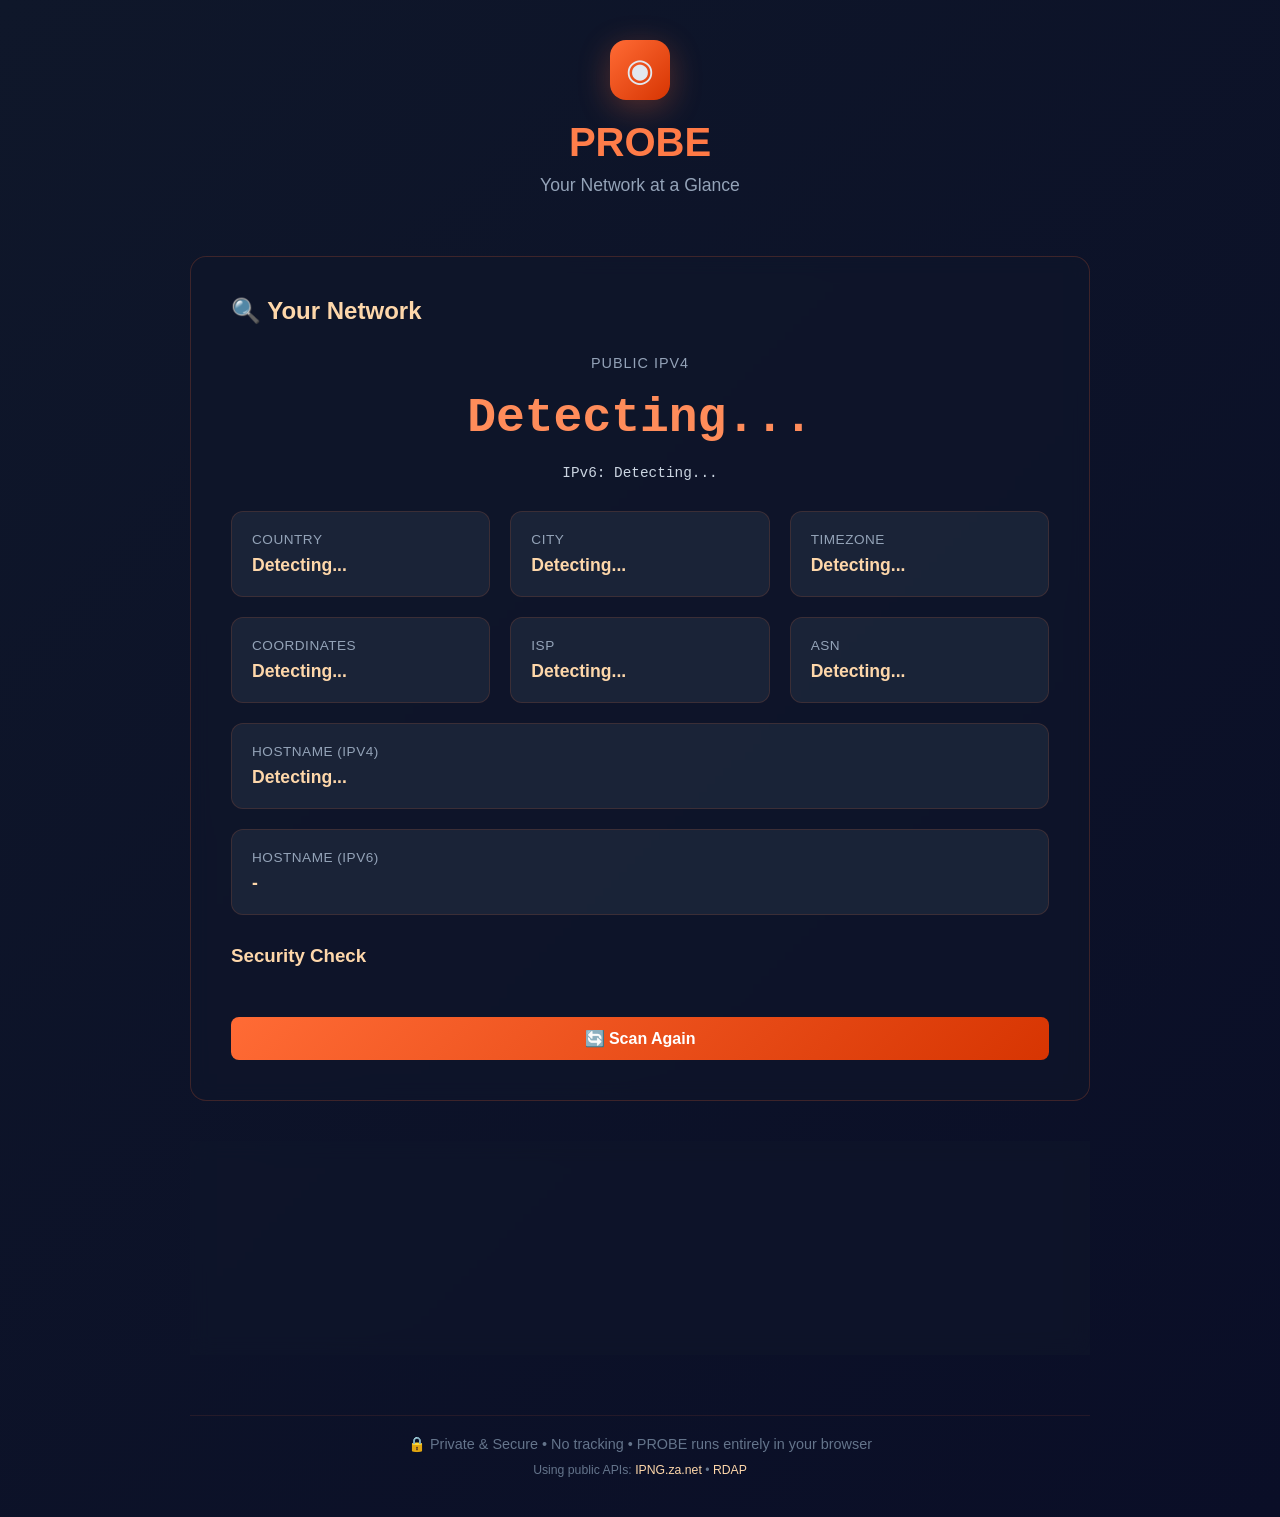
==== docs/index.html @ 5aa14620 "Update index.html" ====
<!DOCTYPE html>
<html lang="en">
<head>
    <meta charset="UTF-8">
    <meta name="viewport" content="width=device-width, initial-scale=1.0">
    <title>PROBE - IP Scanner</title>
    <style>
        * {
            margin: 0;
            padding: 0;
            box-sizing: border-box;
        }

        body {
            font-family: -apple-system, BlinkMacSystemFont, 'Segoe UI', sans-serif;
            background: linear-gradient(135deg, #0f172a 0%, #0a0e27 100%);
            color: #e2e8f0;
            min-height: 100vh;
            padding: 40px 20px;
        }

        .container {
            max-width: 900px;
            margin: 0 auto;
        }

        header {
            text-align: center;
            margin-bottom: 60px;
        }

        .logo {
            width: 60px;
            height: 60px;
            background: linear-gradient(135deg, #ff6b35 0%, #d73502 100%);
            border-radius: 16px;
            display: flex;
            align-items: center;
            justify-content: center;
            font-size: 32px;
            margin: 0 auto 20px;
            box-shadow: 0 8px 32px rgba(255, 107, 53, 0.3);
        }

        h1 {
            font-size: 2.5em;
            margin-bottom: 10px;
            background: linear-gradient(135deg, #ff8c5a 0%, #ff6b35 100%);
            -webkit-background-clip: text;
            -webkit-text-fill-color: transparent;
            background-clip: text;
        }

        .subtitle {
            color: #94a3b8;
            font-size: 1.1em;
        }

        /* Scanner Section */
        .section {
            background: rgba(15, 23, 42, 0.6);
            border: 1px solid rgba(255, 107, 53, 0.2);
            border-radius: 16px;
            padding: 40px;
            margin-bottom: 40px;
            backdrop-filter: blur(10px);
        }

        .section h2 {
            font-size: 1.5em;
            color: #fed7aa;
            margin-bottom: 30px;
            display: flex;
            align-items: center;
            gap: 10px;
        }

        .ip-display {
            text-align: center;
            margin: 30px 0;
        }

        .ip-label {
            color: #94a3b8;
            font-size: 0.9em;
            text-transform: uppercase;
            letter-spacing: 1px;
            margin-bottom: 10px;
        }

        .ip-address {
            font-size: 3em;
            font-weight: bold;
            font-family: 'Courier New', monospace;
            color: #ff8c5a;
            margin: 20px 0;
            word-break: break-all;
        }

        .ip-ipv6 {
            font-size: 0.9em;
            color: #cbd5e1;
            font-family: 'Courier New', monospace;
            word-break: break-all;
        }

        /* Info Grid */
        .info-grid {
            display: grid;
            grid-template-columns: repeat(auto-fit, minmax(200px, 1fr));
            gap: 20px;
            margin-top: 30px;
        }

        .info-card {
            background: rgba(30, 41, 59, 0.8);
            border: 1px solid rgba(255, 107, 53, 0.15);
            border-radius: 12px;
            padding: 20px;
            transition: all 0.3s ease;
        }

        .info-card.full-width {
            grid-column: 1 / -1;
        }

        .info-card:hover {
            background: rgba(30, 41, 59, 1);
            border-color: rgba(255, 107, 53, 0.3);
            transform: translateY(-2px);
        }

        .info-card-label {
            color: #94a3b8;
            font-size: 0.85em;
            text-transform: uppercase;
            letter-spacing: 0.5px;
            margin-bottom: 8px;
        }

        .info-card-value {
            color: #fed7aa;
            font-size: 1.1em;
            font-weight: 600;
            word-break: break-word;
        }

        /* Security Badges */
        .security-badges {
            display: flex;
            flex-wrap: wrap;
            gap: 12px;
            margin-top: 20px;
        }

        .badge {
            display: inline-flex;
            align-items: center;
            gap: 8px;
            padding: 8px 16px;
            border-radius: 8px;
            font-size: 0.85em;
            font-weight: 600;
        }

        .badge.safe {
            background: rgba(34, 197, 94, 0.2);
            color: #86efac;
            border: 1px solid rgba(34, 197, 94, 0.3);
        }

        .badge.warning {
            background: rgba(239, 68, 68, 0.2);
            color: #fca5a5;
            border: 1px solid rgba(239, 68, 68, 0.3);
        }

        /* WHOIS Section */
        .whois-search {
            display: flex;
            gap: 10px;
            margin-bottom: 30px;
        }

        input {
            flex: 1;
            padding: 12px 16px;
            background: rgba(30, 41, 59, 0.8);
            border: 1px solid rgba(255, 107, 53, 0.2);
            border-radius: 8px;
            color: #e2e8f0;
            font-size: 1em;
            transition: all 0.3s ease;
        }

        input:focus {
            outline: none;
            border-color: rgba(255, 107, 53, 0.5);
            background: rgba(30, 41, 59, 1);
        }

        button {
            padding: 12px 24px;
            background: linear-gradient(135deg, #ff6b35 0%, #d73502 100%);
            color: white;
            border: none;
            border-radius: 8px;
            font-weight: 600;
            cursor: pointer;
            transition: all 0.3s ease;
            font-size: 1em;
        }

        button:hover {
            transform: translateY(-2px);
            box-shadow: 0 8px 16px rgba(255, 107, 53, 0.3);
        }

        button:active {
            transform: translateY(0);
        }

        /* RDAP Results */
        .rdap-result {
            background: rgba(30, 41, 59, 0.8);
            border: 1px solid rgba(255, 107, 53, 0.2);
            border-radius: 12px;
            padding: 20px;
            margin-top: 20px;
            max-height: 600px;
            overflow-y: auto;
        }

        .rdap-section {
            margin-bottom: 20px;
            padding-bottom: 20px;
            border-bottom: 1px solid rgba(255, 107, 53, 0.1);
        }

        .rdap-section:last-child {
            border-bottom: none;
            margin-bottom: 0;
            padding-bottom: 0;
        }

        .rdap-section h3 {
            color: #ff8c5a;
            font-size: 1.1em;
            margin-bottom: 12px;
        }

        .rdap-field {
            margin-bottom: 10px;
            display: flex;
            flex-direction: column;
            gap: 4px;
        }

        .rdap-field-label {
            color: #94a3b8;
            font-size: 0.85em;
            text-transform: uppercase;
            letter-spacing: 0.5px;
        }

        .rdap-field-value {
            color: #cbd5e1;
            word-break: break-word;
            font-family: 'Courier New', monospace;
            font-size: 0.9em;
        }

        .rdap-list {
            list-style: none;
            padding-left: 0;
        }

        .rdap-list li {
            color: #cbd5e1;
            padding: 6px 0;
            padding-left: 20px;
            position: relative;
        }

        .rdap-list li:before {
            content: '•';
            position: absolute;
            left: 0;
            color: #ff8c5a;
        }

        /* Loading */
        .loading {
            text-align: center;
            padding: 20px;
            color: #94a3b8;
        }

        .spinner {
            width: 30px;
            height: 30px;
            border: 3px solid rgba(255, 107, 53, 0.2);
            border-top-color: #ff6b35;
            border-radius: 50%;
            animation: spin 1s linear infinite;
            margin: 0 auto 10px;
        }

        @keyframes spin {
            to { transform: rotate(360deg); }
        }

        .hidden {
            display: none;
        }

        /* Error */
        .error {
            background: rgba(239, 68, 68, 0.1);
            border: 1px solid rgba(239, 68, 68, 0.3);
            color: #fca5a5;
            padding: 16px;
            border-radius: 8px;
            margin-top: 20px;
        }

        footer {
            text-align: center;
            margin-top: 60px;
            padding-top: 20px;
            border-top: 1px solid rgba(255, 107, 53, 0.1);
            color: #64748b;
            font-size: 0.9em;
        }

        footer a {
            color: #fed7aa;
            text-decoration: none;
        }

        footer a:hover {
            text-decoration: underline;
        }
    </style>
</head>
<body>
    <div class="container">
        <!-- Header -->
        <header>
            <div class="logo">◉</div>
            <h1>PROBE</h1>
            <p class="subtitle">Your Network at a Glance</p>
        </header>

        <!-- Scanner Section -->
        <section class="section">
            <h2>🔍 Your Network</h2>
            
            <div class="ip-display">
                <div class="ip-label">Public IPv4</div>
                <div class="ip-address" id="ipv4">Detecting...</div>
                <div class="ip-ipv6" id="ipv6">IPv6: Detecting...</div>
            </div>

            <div class="info-grid">
                <div class="info-card">
                    <div class="info-card-label">Country</div>
                    <div class="info-card-value" id="country">Detecting...</div>
                </div>
                <div class="info-card">
                    <div class="info-card-label">City</div>
                    <div class="info-card-value" id="city">Detecting...</div>
                </div>
                <div class="info-card">
                    <div class="info-card-label">Timezone</div>
                    <div class="info-card-value" id="timezone">Detecting...</div>
                </div>
                <div class="info-card">
                    <div class="info-card-label">Coordinates</div>
                    <div class="info-card-value" id="coords">Detecting...</div>
                </div>
                <div class="info-card">
                    <div class="info-card-label">ISP</div>
                    <div class="info-card-value" id="isp">Detecting...</div>
                </div>
                <div class="info-card">
                    <div class="info-card-label">ASN</div>
                    <div class="info-card-value" id="asn">Detecting...</div>
                </div>
                <div class="info-card full-width">
                    <div class="info-card-label">Hostname (IPv4)</div>
                    <div class="info-card-value" id="hostname">Detecting...</div>
                </div>
                <div class="info-card full-width">
                    <div class="info-card-label">Hostname (IPv6)</div>
                    <div class="info-card-value" id="hostname-ipv6">-</div>
                </div>
            </div>

            <div>
                <h3 style="color: #fed7aa; margin-top: 30px; margin-bottom: 15px;">Security Check</h3>
                <div class="security-badges" id="security-badges"></div>
            </div>

            <button onclick="scanner.refresh()" style="margin-top: 30px; width: 100%;">🔄 Scan Again</button>
        </section>

        <!-- WHOIS Section -->
        <section class="section">
            <h2>🔎 WHOIS Lookup</h2>
            
            <div class="whois-search">
                <input type="text" id="whois-input" placeholder="Enter IP address or domain..." />
                <button onclick="whois.search()">Search</button>
            </div>

            <div id="whois-result" class="hidden"></div>
            <div id="whois-error" class="error hidden"></div>
        </section>

        <!-- Footer -->
        <footer>
            <p>🔒 Private & Secure • No tracking • PROBE runs entirely in your browser</p>
            <p style="margin-top: 10px; font-size: 0.85em;">Using public APIs: <a href="https://www.ipng.za.net">IPNG.za.net</a> • <a href="https://rdap.org">RDAP</a></p>
        </footer>
    </div>

    <script src="js/app.js"></script>
</body>
</html>
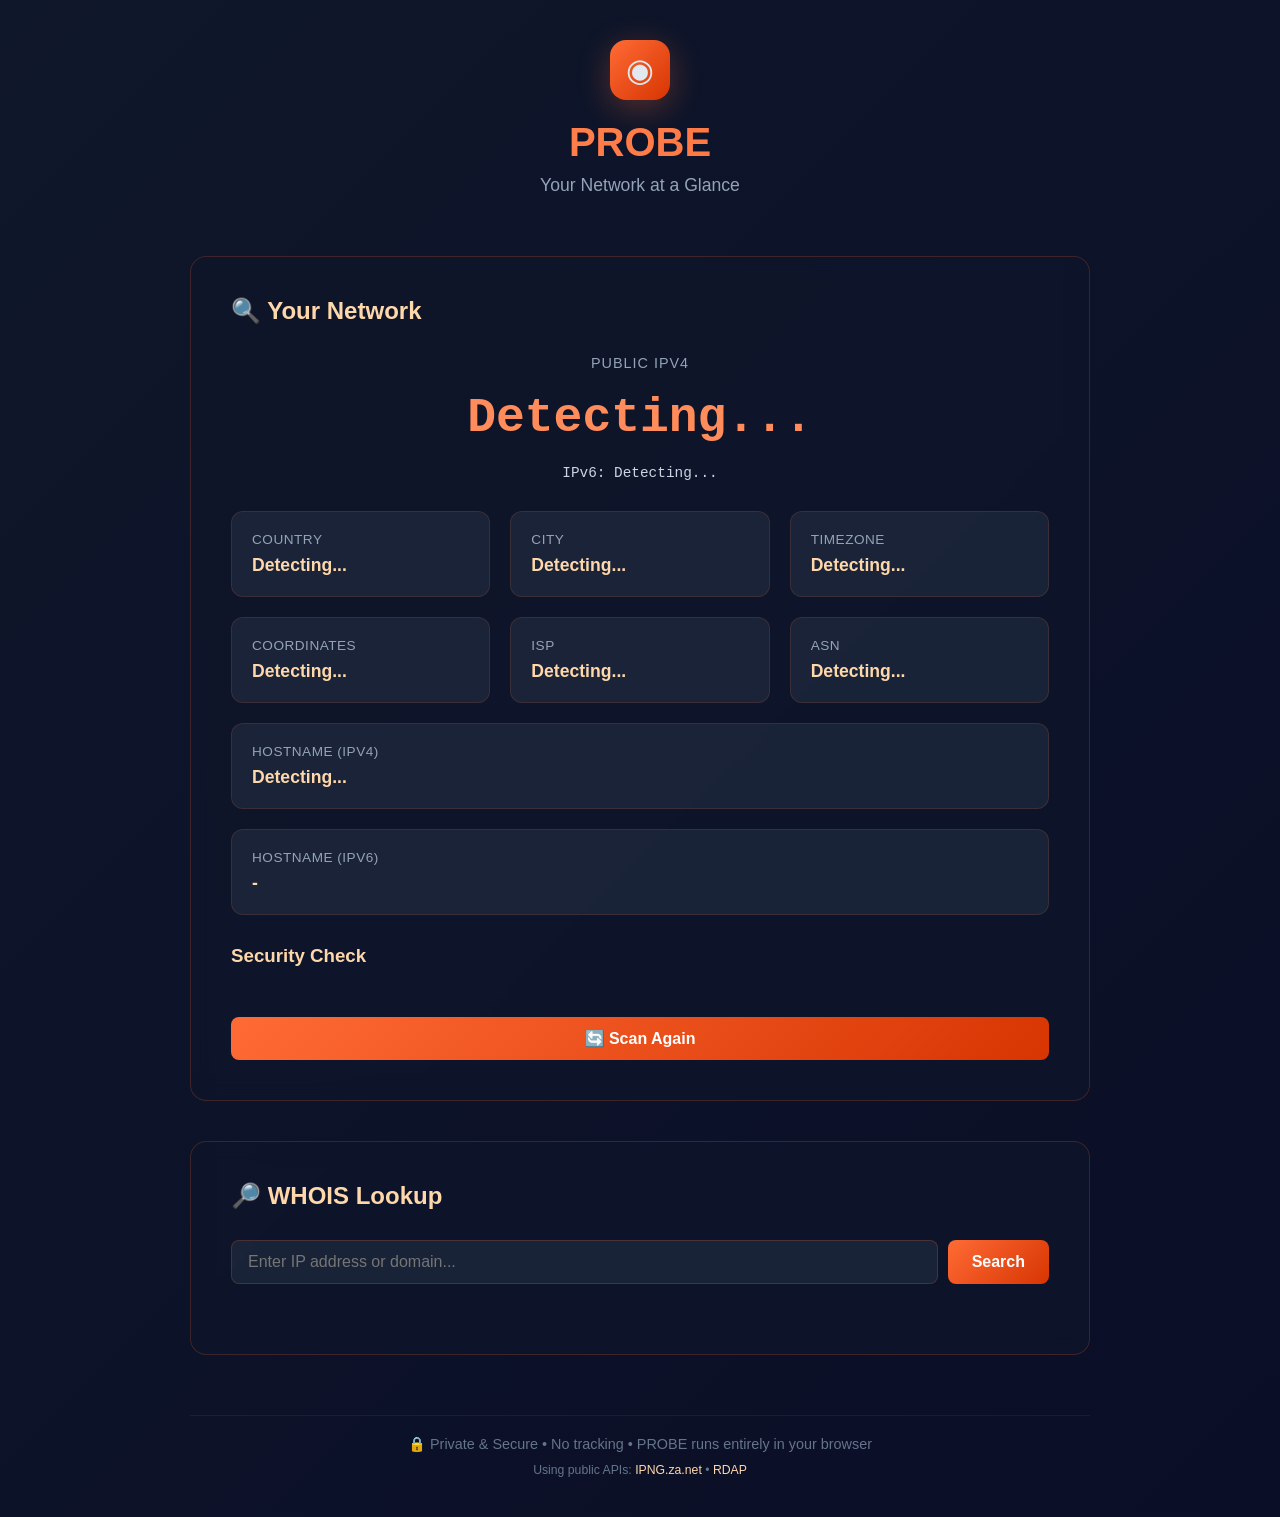
==== commit 810369a1: "Add favicon link to index.html" ====
--- a/docs/index.html
+++ b/docs/index.html
@@ -1,6 +1,7 @@
 <!DOCTYPE html>
 <html lang="en">
 <head>
+    <link rel="icon" href="/favicon.svg" type="image/svg+xml">
     <meta charset="UTF-8">
     <meta name="viewport" content="width=device-width, initial-scale=1.0">
     <title>PROBE - IP Scanner</title>
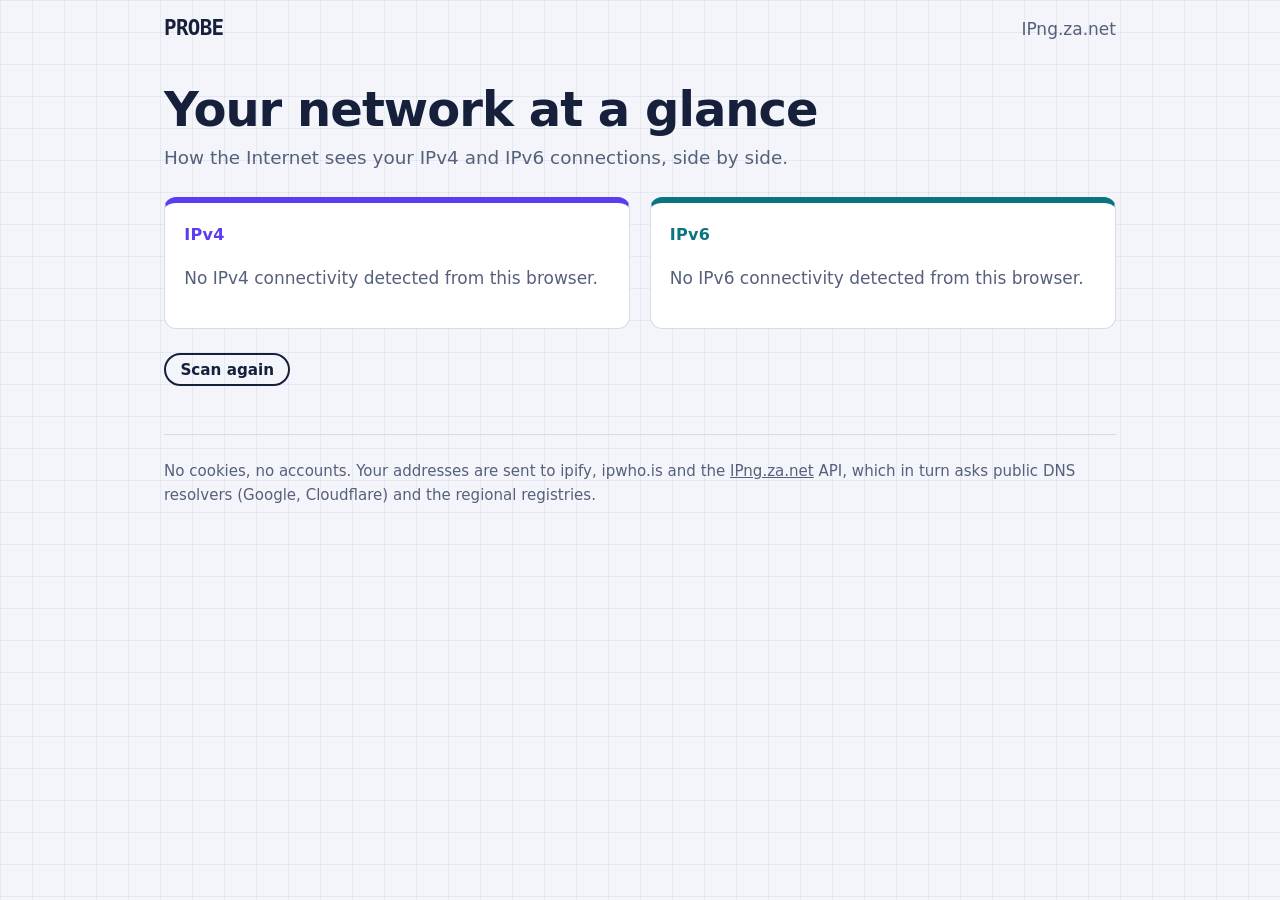
==== commit 224fabf3: "Refactor index.html layout and styles Updated the layout and styling of the index.html file, includi" ====
--- a/docs/index.html
+++ b/docs/index.html
@@ -1,431 +1,69 @@
 <!DOCTYPE html>
 <html lang="en">
 <head>
-    <link rel="icon" href="/favicon.svg" type="image/svg+xml">
-    <meta charset="UTF-8">
-    <meta name="viewport" content="width=device-width, initial-scale=1.0">
-    <title>PROBE - IP Scanner</title>
-    <style>
-        * {
-            margin: 0;
-            padding: 0;
-            box-sizing: border-box;
-        }
-
-        body {
-            font-family: -apple-system, BlinkMacSystemFont, 'Segoe UI', sans-serif;
-            background: linear-gradient(135deg, #0f172a 0%, #0a0e27 100%);
-            color: #e2e8f0;
-            min-height: 100vh;
-            padding: 40px 20px;
-        }
-
-        .container {
-            max-width: 900px;
-            margin: 0 auto;
-        }
-
-        header {
-            text-align: center;
-            margin-bottom: 60px;
-        }
-
-        .logo {
-            width: 60px;
-            height: 60px;
-            background: linear-gradient(135deg, #ff6b35 0%, #d73502 100%);
-            border-radius: 16px;
-            display: flex;
-            align-items: center;
-            justify-content: center;
-            font-size: 32px;
-            margin: 0 auto 20px;
-            box-shadow: 0 8px 32px rgba(255, 107, 53, 0.3);
-        }
-
-        h1 {
-            font-size: 2.5em;
-            margin-bottom: 10px;
-            background: linear-gradient(135deg, #ff8c5a 0%, #ff6b35 100%);
-            -webkit-background-clip: text;
-            -webkit-text-fill-color: transparent;
-            background-clip: text;
-        }
-
-        .subtitle {
-            color: #94a3b8;
-            font-size: 1.1em;
-        }
-
-        /* Scanner Section */
-        .section {
-            background: rgba(15, 23, 42, 0.6);
-            border: 1px solid rgba(255, 107, 53, 0.2);
-            border-radius: 16px;
-            padding: 40px;
-            margin-bottom: 40px;
-            backdrop-filter: blur(10px);
-        }
-
-        .section h2 {
-            font-size: 1.5em;
-            color: #fed7aa;
-            margin-bottom: 30px;
-            display: flex;
-            align-items: center;
-            gap: 10px;
-        }
-
-        .ip-display {
-            text-align: center;
-            margin: 30px 0;
-        }
-
-        .ip-label {
-            color: #94a3b8;
-            font-size: 0.9em;
-            text-transform: uppercase;
-            letter-spacing: 1px;
-            margin-bottom: 10px;
-        }
-
-        .ip-address {
-            font-size: 3em;
-            font-weight: bold;
-            font-family: 'Courier New', monospace;
-            color: #ff8c5a;
-            margin: 20px 0;
-            word-break: break-all;
-        }
-
-        .ip-ipv6 {
-            font-size: 0.9em;
-            color: #cbd5e1;
-            font-family: 'Courier New', monospace;
-            word-break: break-all;
-        }
-
-        /* Info Grid */
-        .info-grid {
-            display: grid;
-            grid-template-columns: repeat(auto-fit, minmax(200px, 1fr));
-            gap: 20px;
-            margin-top: 30px;
-        }
-
-        .info-card {
-            background: rgba(30, 41, 59, 0.8);
-            border: 1px solid rgba(255, 107, 53, 0.15);
-            border-radius: 12px;
-            padding: 20px;
-            transition: all 0.3s ease;
-        }
-
-        .info-card.full-width {
-            grid-column: 1 / -1;
-        }
-
-        .info-card:hover {
-            background: rgba(30, 41, 59, 1);
-            border-color: rgba(255, 107, 53, 0.3);
-            transform: translateY(-2px);
-        }
-
-        .info-card-label {
-            color: #94a3b8;
-            font-size: 0.85em;
-            text-transform: uppercase;
-            letter-spacing: 0.5px;
-            margin-bottom: 8px;
-        }
-
-        .info-card-value {
-            color: #fed7aa;
-            font-size: 1.1em;
-            font-weight: 600;
-            word-break: break-word;
-        }
-
-        /* Security Badges */
-        .security-badges {
-            display: flex;
-            flex-wrap: wrap;
-            gap: 12px;
-            margin-top: 20px;
-        }
-
-        .badge {
-            display: inline-flex;
-            align-items: center;
-            gap: 8px;
-            padding: 8px 16px;
-            border-radius: 8px;
-            font-size: 0.85em;
-            font-weight: 600;
-        }
-
-        .badge.safe {
-            background: rgba(34, 197, 94, 0.2);
-            color: #86efac;
-            border: 1px solid rgba(34, 197, 94, 0.3);
-        }
-
-        .badge.warning {
-            background: rgba(239, 68, 68, 0.2);
-            color: #fca5a5;
-            border: 1px solid rgba(239, 68, 68, 0.3);
-        }
-
-        /* WHOIS Section */
-        .whois-search {
-            display: flex;
-            gap: 10px;
-            margin-bottom: 30px;
-        }
-
-        input {
-            flex: 1;
-            padding: 12px 16px;
-            background: rgba(30, 41, 59, 0.8);
-            border: 1px solid rgba(255, 107, 53, 0.2);
-            border-radius: 8px;
-            color: #e2e8f0;
-            font-size: 1em;
-            transition: all 0.3s ease;
-        }
-
-        input:focus {
-            outline: none;
-            border-color: rgba(255, 107, 53, 0.5);
-            background: rgba(30, 41, 59, 1);
-        }
-
-        button {
-            padding: 12px 24px;
-            background: linear-gradient(135deg, #ff6b35 0%, #d73502 100%);
-            color: white;
-            border: none;
-            border-radius: 8px;
-            font-weight: 600;
-            cursor: pointer;
-            transition: all 0.3s ease;
-            font-size: 1em;
-        }
-
-        button:hover {
-            transform: translateY(-2px);
-            box-shadow: 0 8px 16px rgba(255, 107, 53, 0.3);
-        }
-
-        button:active {
-            transform: translateY(0);
-        }
-
-        /* RDAP Results */
-        .rdap-result {
-            background: rgba(30, 41, 59, 0.8);
-            border: 1px solid rgba(255, 107, 53, 0.2);
-            border-radius: 12px;
-            padding: 20px;
-            margin-top: 20px;
-            max-height: 600px;
-            overflow-y: auto;
-        }
-
-        .rdap-section {
-            margin-bottom: 20px;
-            padding-bottom: 20px;
-            border-bottom: 1px solid rgba(255, 107, 53, 0.1);
-        }
-
-        .rdap-section:last-child {
-            border-bottom: none;
-            margin-bottom: 0;
-            padding-bottom: 0;
-        }
-
-        .rdap-section h3 {
-            color: #ff8c5a;
-            font-size: 1.1em;
-            margin-bottom: 12px;
-        }
-
-        .rdap-field {
-            margin-bottom: 10px;
-            display: flex;
-            flex-direction: column;
-            gap: 4px;
-        }
-
-        .rdap-field-label {
-            color: #94a3b8;
-            font-size: 0.85em;
-            text-transform: uppercase;
-            letter-spacing: 0.5px;
-        }
-
-        .rdap-field-value {
-            color: #cbd5e1;
-            word-break: break-word;
-            font-family: 'Courier New', monospace;
-            font-size: 0.9em;
-        }
-
-        .rdap-list {
-            list-style: none;
-            padding-left: 0;
-        }
-
-        .rdap-list li {
-            color: #cbd5e1;
-            padding: 6px 0;
-            padding-left: 20px;
-            position: relative;
-        }
-
-        .rdap-list li:before {
-            content: '•';
-            position: absolute;
-            left: 0;
-            color: #ff8c5a;
-        }
-
-        /* Loading */
-        .loading {
-            text-align: center;
-            padding: 20px;
-            color: #94a3b8;
-        }
-
-        .spinner {
-            width: 30px;
-            height: 30px;
-            border: 3px solid rgba(255, 107, 53, 0.2);
-            border-top-color: #ff6b35;
-            border-radius: 50%;
-            animation: spin 1s linear infinite;
-            margin: 0 auto 10px;
-        }
-
-        @keyframes spin {
-            to { transform: rotate(360deg); }
-        }
-
-        .hidden {
-            display: none;
-        }
-
-        /* Error */
-        .error {
-            background: rgba(239, 68, 68, 0.1);
-            border: 1px solid rgba(239, 68, 68, 0.3);
-            color: #fca5a5;
-            padding: 16px;
-            border-radius: 8px;
-            margin-top: 20px;
-        }
-
-        footer {
-            text-align: center;
-            margin-top: 60px;
-            padding-top: 20px;
-            border-top: 1px solid rgba(255, 107, 53, 0.1);
-            color: #64748b;
-            font-size: 0.9em;
-        }
-
-        footer a {
-            color: #fed7aa;
-            text-decoration: none;
-        }
-
-        footer a:hover {
-            text-decoration: underline;
-        }
-    </style>
+<meta charset="utf-8">
+<meta name="viewport" content="width=device-width, initial-scale=1">
+<title>PROBE | Your network at a glance</title>
+<link rel="icon" href="favicon.svg" type="image/svg+xml">
+<style>
+:root{--bg:#f3f5fb;--panel:#fff;--ink:#16203a;--muted:#55607a;--line:#d5daea;--grid:rgba(22,32,58,.06);--v4:#5a3df0;--v6:#0a7580;--warn:#c4500b;--mono:ui-monospace,"SF Mono",Menlo,Consolas,monospace;--sans:system-ui,-apple-system,"Segoe UI",Roboto,Arial,sans-serif}
+@media(prefers-color-scheme:dark){:root{--bg:#10162a;--panel:#18213b;--ink:#e8ecf8;--muted:#a3aecb;--line:#2a3558;--grid:rgba(232,236,248,.05);--v4:#8b78ff;--v6:#3fc9d6;--warn:#ff9150}}
+*{box-sizing:border-box}
+body{margin:0;color:var(--ink);font:1.0625rem/1.6 var(--sans);background-color:var(--bg);background-image:linear-gradient(var(--grid) 1px,transparent 1px),linear-gradient(90deg,var(--grid) 1px,transparent 1px);background-size:32px 32px}
+a{color:inherit}
+:focus-visible{outline:3px solid var(--v4);outline-offset:3px}
+.wrap{max-width:62rem;margin:0 auto;padding:0 1.25rem}
+header{padding:1rem 0;display:flex;justify-content:space-between;align-items:baseline;flex-wrap:wrap;gap:.5rem}
+.logo{font:800 1.3rem var(--mono);letter-spacing:-.03em;text-decoration:none}
+header a.out{color:var(--muted);text-decoration:none}
+h1{font-size:clamp(1.9rem,5vw,3rem);line-height:1.12;letter-spacing:-.02em;margin:1.5rem 0 .4rem}
+.lead{color:var(--muted);font-size:1.15rem;margin:0 0 1.5rem}
+.verdict{margin:0 0 1.2rem;padding:.8rem 1rem;border-radius:8px;border-left:5px solid var(--v6);background:var(--panel);font-weight:600}
+.verdict.diff{border-left-color:var(--warn)}
+.grid{display:grid;gap:1.2rem;grid-template-columns:repeat(auto-fit,minmax(19rem,1fr))}
+.fam{background:var(--panel);border:1px solid var(--line);border-top:6px solid var(--fam);border-radius:12px;padding:1.2rem}
+#c4{--fam:var(--v4)}#c6{--fam:var(--v6)}
+.fam h2{margin:0 0 .8rem;font-size:1rem;color:var(--fam);letter-spacing:.02em}
+.head{display:flex;gap:1rem;align-items:center;margin-bottom:.8rem}
+.flag{width:64px;height:48px;border-radius:4px;box-shadow:0 0 0 1px var(--line);object-fit:cover;flex:none}
+.country{font-size:1.3rem;font-weight:700;line-height:1.2}
+.ip{font:600 1.05rem var(--mono);word-break:break-all;margin:.2rem 0 .8rem}
+dl{display:grid;grid-template-columns:max-content 1fr;gap:.3rem 1rem;margin:0 0 1rem}
+dt{color:var(--muted)}dd{margin:0;word-break:break-word}
+.none,.muted{color:var(--muted)}.err{color:#d9432f;font-weight:600}
+button{font:600 .95rem var(--sans);border:2px solid var(--ink);background:transparent;color:var(--ink);border-radius:999px;padding:.35rem .9rem;cursor:pointer}
+button:hover{background:var(--ink);color:var(--bg)}
+dialog{width:calc(100% - 2rem);max-width:36rem;border:2px solid var(--ink);border-radius:14px;background:var(--panel);color:var(--ink);padding:1.2rem}
+dialog::backdrop{background:rgba(0,0,0,.55)}
+dialog h2{margin:0 0 .8rem;font:700 1.1rem var(--mono);word-break:break-all}
+dialog h3{margin:1rem 0 .4rem;font-size:1rem;color:var(--v6)}
+footer{border-top:1px solid var(--line);margin-top:3rem;padding:1.5rem 0 2.5rem;color:var(--muted);font-size:.94rem}
+</style>
 </head>
 <body>
-    <div class="container">
-        <!-- Header -->
-        <header>
-            <div class="logo">◉</div>
-            <h1>PROBE</h1>
-            <p class="subtitle">Your Network at a Glance</p>
-        </header>
+<div class="wrap">
+  <header>
+    <a class="logo" href="./">PROBE</a>
+    <a class="out" href="https://www.ipng.za.net/">IPng.za.net</a>
+  </header>
+  <main>
+    <h1>Your network at a glance</h1>
+    <p class="lead">How the Internet sees your IPv4 and IPv6 connections, side by side.</p>
+    <p id="verdict" class="verdict" hidden></p>
+    <section class="grid">
+      <article class="fam" id="c4"><h2>IPv4</h2><div class="body muted">Detecting...</div></article>
+      <article class="fam" id="c6"><h2>IPv6</h2><div class="body muted">Detecting...</div></article>
+    </section>
+    <p style="margin-top:1.5rem"><button type="button" id="again">Scan again</button></p>
+  </main>
+  <footer>No cookies, no accounts. Your addresses are sent to ipify, ipwho.is and the <a href="https://www.ipng.za.net/">IPng.za.net</a> API, which in turn asks public DNS resolvers (Google, Cloudflare) and the regional registries.</footer>
+</div>
 
-        <!-- Scanner Section -->
-        <section class="section">
-            <h2>🔍 Your Network</h2>
-            
-            <div class="ip-display">
-                <div class="ip-label">Public IPv4</div>
-                <div class="ip-address" id="ipv4">Detecting...</div>
-                <div class="ip-ipv6" id="ipv6">IPv6: Detecting...</div>
-            </div>
-
-            <div class="info-grid">
-                <div class="info-card">
-                    <div class="info-card-label">Country</div>
-                    <div class="info-card-value" id="country">Detecting...</div>
-                </div>
-                <div class="info-card">
-                    <div class="info-card-label">City</div>
-                    <div class="info-card-value" id="city">Detecting...</div>
-                </div>
-                <div class="info-card">
-                    <div class="info-card-label">Timezone</div>
-                    <div class="info-card-value" id="timezone">Detecting...</div>
-                </div>
-                <div class="info-card">
-                    <div class="info-card-label">Coordinates</div>
-                    <div class="info-card-value" id="coords">Detecting...</div>
-                </div>
-                <div class="info-card">
-                    <div class="info-card-label">ISP</div>
-                    <div class="info-card-value" id="isp">Detecting...</div>
-                </div>
-                <div class="info-card">
-                    <div class="info-card-label">ASN</div>
-                    <div class="info-card-value" id="asn">Detecting...</div>
-                </div>
-                <div class="info-card full-width">
-                    <div class="info-card-label">Hostname (IPv4)</div>
-                    <div class="info-card-value" id="hostname">Detecting...</div>
-                </div>
-                <div class="info-card full-width">
-                    <div class="info-card-label">Hostname (IPv6)</div>
-                    <div class="info-card-value" id="hostname-ipv6">-</div>
-                </div>
-            </div>
-
-            <div>
-                <h3 style="color: #fed7aa; margin-top: 30px; margin-bottom: 15px;">Security Check</h3>
-                <div class="security-badges" id="security-badges"></div>
-            </div>
-
-            <button onclick="scanner.refresh()" style="margin-top: 30px; width: 100%;">🔄 Scan Again</button>
-        </section>
-
-        <!-- WHOIS Section -->
-        <section class="section">
-            <h2>🔎 WHOIS Lookup</h2>
-            
-            <div class="whois-search">
-                <input type="text" id="whois-input" placeholder="Enter IP address or domain..." />
-                <button onclick="whois.search()">Search</button>
-            </div>
-
-            <div id="whois-result" class="hidden"></div>
-            <div id="whois-error" class="error hidden"></div>
-        </section>
-
-        <!-- Footer -->
-        <footer>
-            <p>🔒 Private & Secure • No tracking • PROBE runs entirely in your browser</p>
-            <p style="margin-top: 10px; font-size: 0.85em;">Using public APIs: <a href="https://www.ipng.za.net">IPNG.za.net</a> • <a href="https://rdap.org">RDAP</a></p>
-        </footer>
-    </div>
-
-    <script src="js/app.js"></script>
+<dialog id="wd">
+  <h2 id="wt">WHOIS</h2>
+  <div id="wb"></div>
+  <form method="dialog" style="margin-top:1rem"><button>Close</button></form>
+</dialog>
+<script src="js/app.js"></script>
 </body>
 </html>
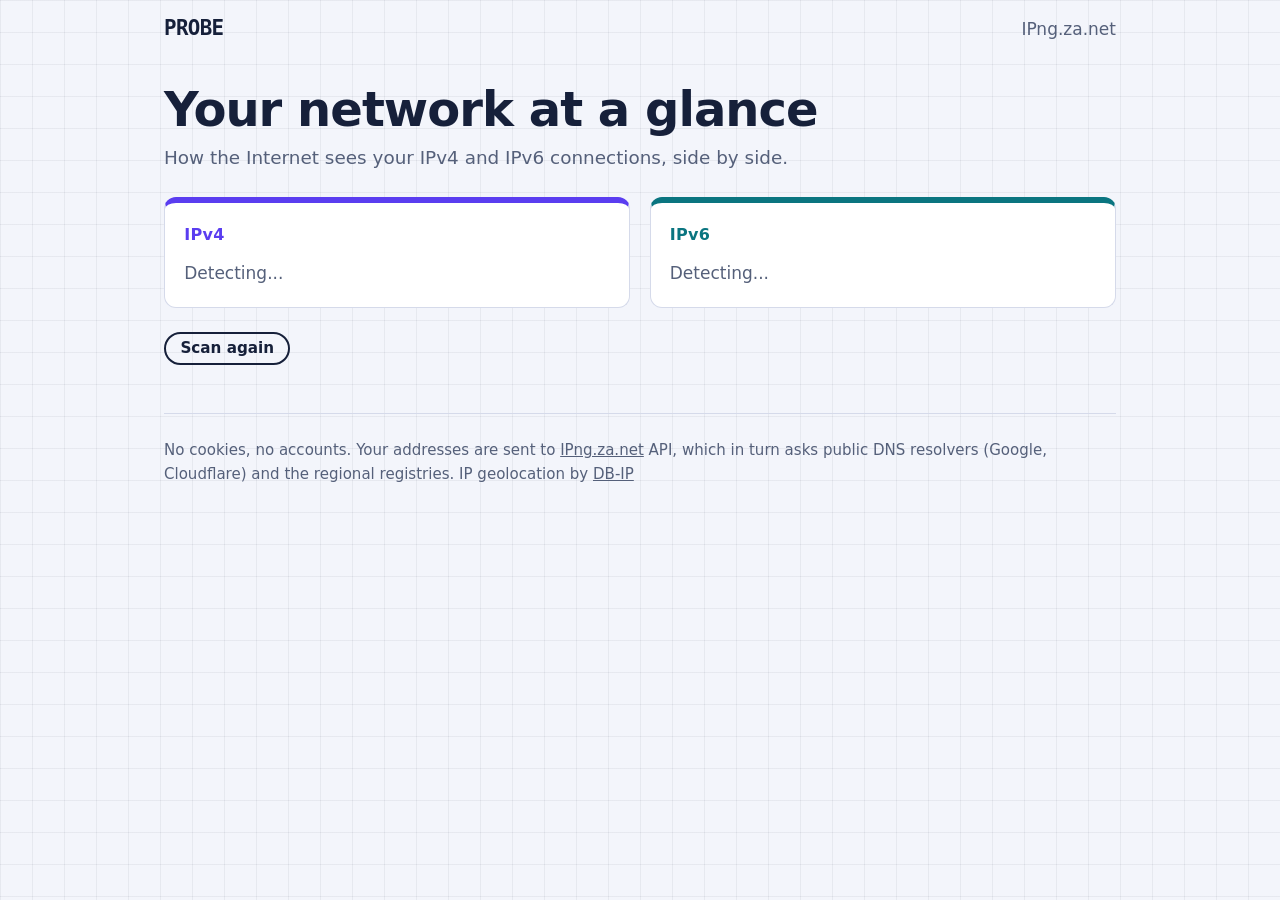
==== commit 9bb0b588: "Modify footer to add DB-IP geolocation reference Updated footer to include DB-IP geolocation informa" ====
--- a/docs/index.html
+++ b/docs/index.html
@@ -56,7 +56,8 @@
     </section>
     <p style="margin-top:1.5rem"><button type="button" id="again">Scan again</button></p>
   </main>
-  <footer>No cookies, no accounts. Your addresses are sent to ipify, ipwho.is and the <a href="https://www.ipng.za.net/">IPng.za.net</a> API, which in turn asks public DNS resolvers (Google, Cloudflare) and the regional registries.</footer>
+  <footer>No cookies, no accounts. Your addresses are sent to <a href="https://www.ipng.za.net/">IPng.za.net</a> API, which in turn asks public DNS resolvers (Google, Cloudflare) and the regional registries.
+  IP geolocation by <a href="https://db-ip.com">DB-IP</a></footer>
 </div>
 
 <dialog id="wd">
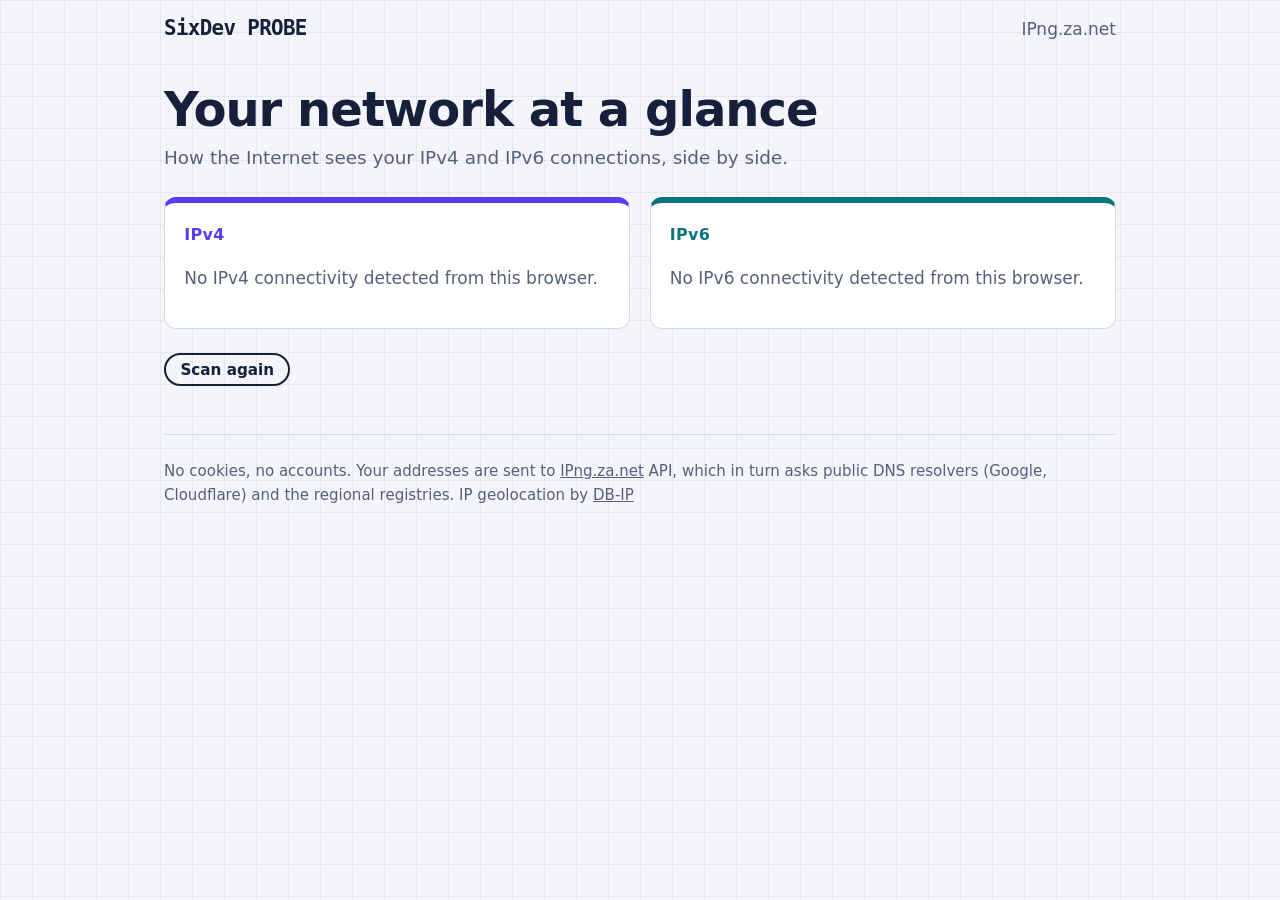
==== commit 6ea4c3bc: "Update title and logo in index.html" ====
--- a/docs/index.html
+++ b/docs/index.html
@@ -3,7 +3,7 @@
 <head>
 <meta charset="utf-8">
 <meta name="viewport" content="width=device-width, initial-scale=1">
-<title>PROBE | Your network at a glance</title>
+<title>SixDev PROBE | Your network at a glance</title>
 <link rel="icon" href="favicon.svg" type="image/svg+xml">
 <style>
 :root{--bg:#f3f5fb;--panel:#fff;--ink:#16203a;--muted:#55607a;--line:#d5daea;--grid:rgba(22,32,58,.06);--v4:#5a3df0;--v6:#0a7580;--warn:#c4500b;--mono:ui-monospace,"SF Mono",Menlo,Consolas,monospace;--sans:system-ui,-apple-system,"Segoe UI",Roboto,Arial,sans-serif}
@@ -43,7 +43,7 @@
 <body>
 <div class="wrap">
   <header>
-    <a class="logo" href="./">PROBE</a>
+    <a class="logo" href="./">SixDev PROBE</a>
     <a class="out" href="https://www.ipng.za.net/">IPng.za.net</a>
   </header>
   <main>
